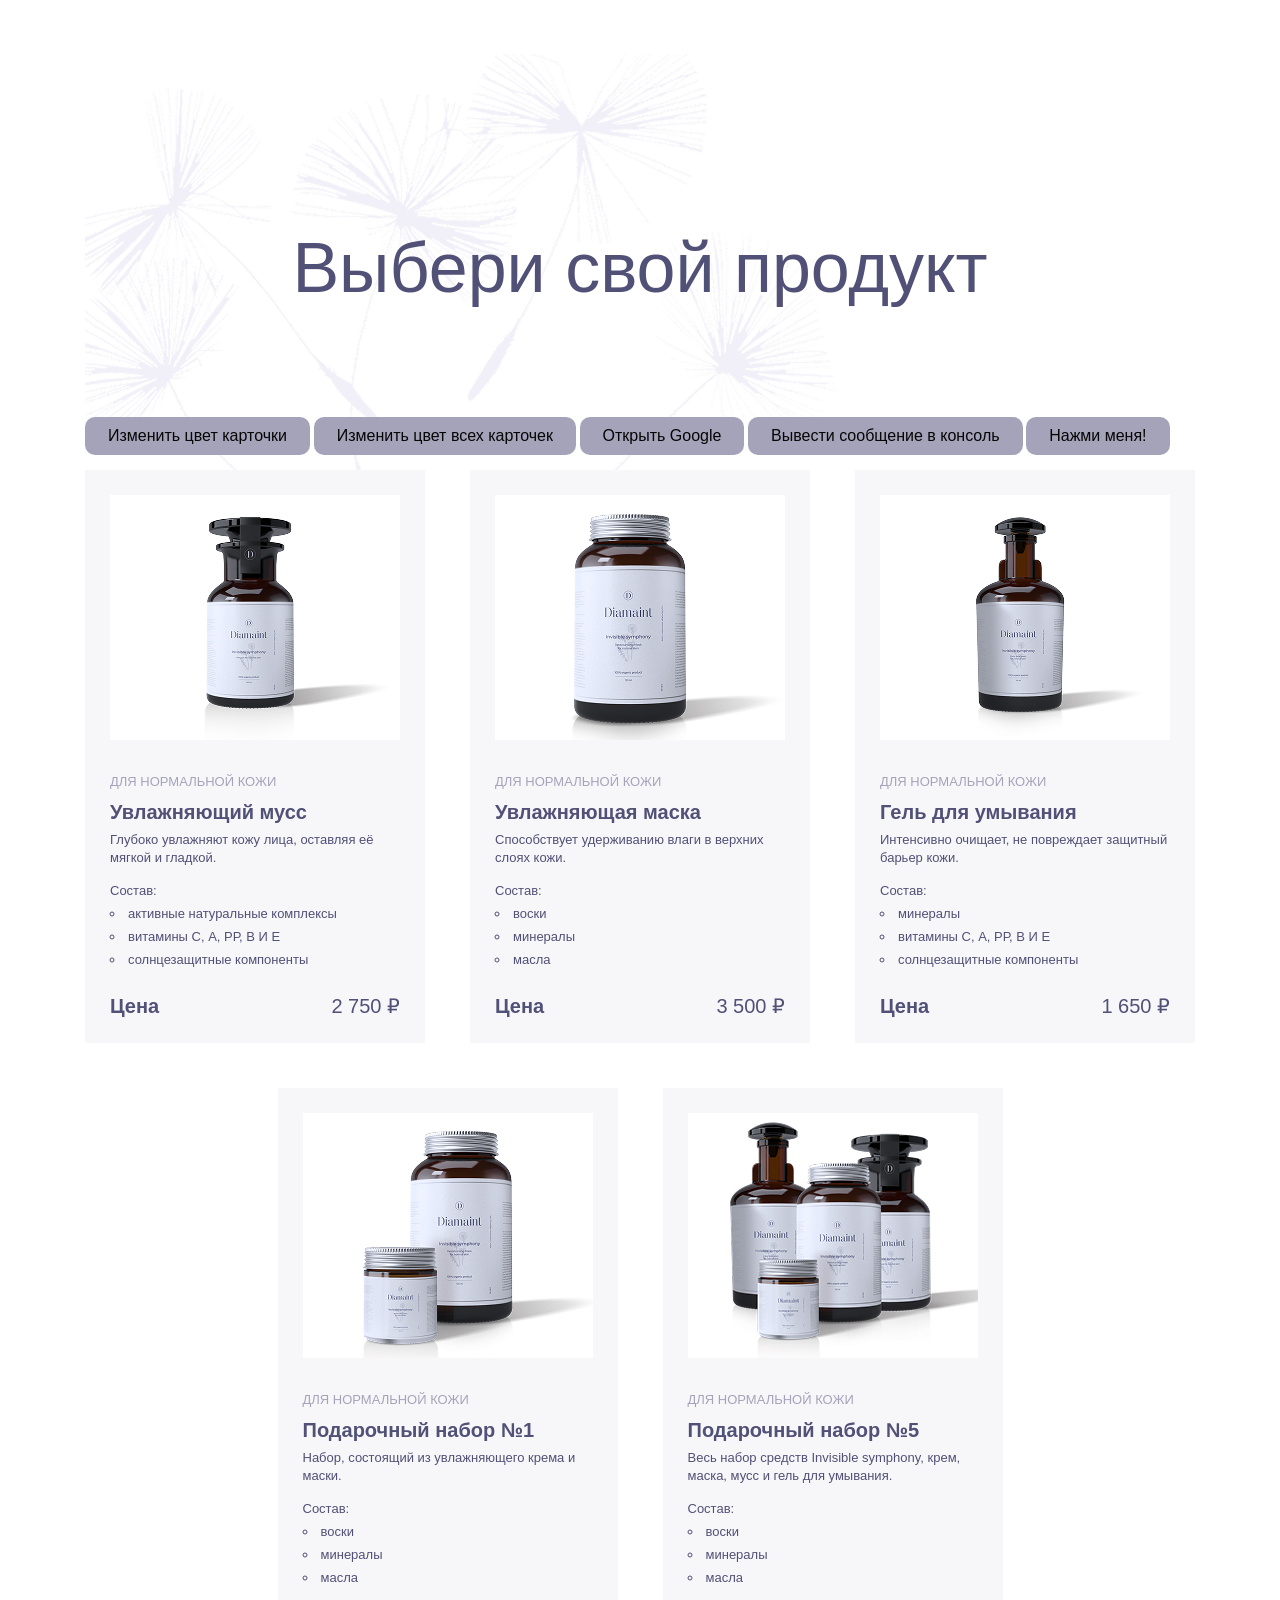
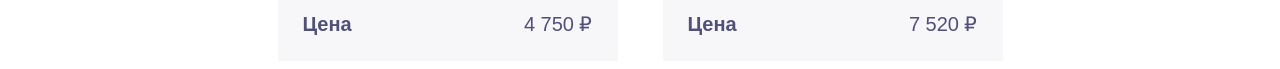
==== index.html @ 7cc8b3b1 "fixes" ====
<!DOCTYPE html>
<html lang="en">
<head>
    <meta charset="UTF-8">
    <meta name="viewport" content="width=device-width, initial-scale=1.0">
    <title>Product card</title>
    <link rel="stylesheet" href="style.css">
</head>
    <body>
      <main class="catalog">
        <div class="container catalog__container">
            <h1 class="title catalog__title">Выбери свой продукт</h1>
            <button class="change-color-button button">Изменить цвет карточки</button>
            <button class="change-colors-button button">Изменить цвет всех карточек</button>
            <button class="open-google-button button">Открыть Google</button>
            <button class="output-console-log-button button">Вывести сообщение в консоль</button>
            <button class="click-me button">Нажми меня!</button>
            <ul class="products clear-list">
              <li class="products__card card">
                <img src="images/muss.jpg" alt="" class="card__image">
                <span class="card__category">для нормальной кожи</span>
                <h2 class="card__name">Увлажняющий мусс</h2>
                <p class="card__description">Глубоко увлажняют кожу лица, оставляя её мягкой и гладкой.</p>

                <div class="card__compound compound">
                  <span class="compound__name">Состав:</span>
                  <ul class="compound__list">
                    <li class="compound__item">активные натуральные комплексы</li>
                    <li class="compound__item">витамины С, А, РР, В И Е</li>
                    <li class="compound__item">солнцезащитные компоненты</li>
                  </ul>
                </div>

                <div class="card__price">
                <b>Цена</b>
                <span>2 750 &#x20bd</span>
                </div>
                
              </li>

              <li class="products__card card">
                <img src="images/moisturizing_mask.jpg" alt="" class="card__image">
                <span class="card__category">для нормальной кожи</span>
                <h2 class="card__name">Увлажняющая маска</h2>
                <p class="card__description">Способствует удерживанию влаги в верхних слоях кожи.</p>

                <div class="card__compound compound">
                  <span class="compound__name">Состав:</span>
                  <ul class="compound__list">
                    <li class="compound__item">воски</li>
                    <li class="compound__item">минералы</li>
                    <li class="compound__item">масла</li>
                  </ul>
                </div>

                <div class="card__price">
                <b>Цена</b>
                <span>3 500 &#x20bd</span>
                </div>
                
              </li>

              <li class="products__card card">
                <img src="images/shower_gel.jpg" alt="" class="card__image">
                <span class="card__category">для нормальной кожи</span>
                <h2 class="card__name">Гель для умывания</h2>
                <p class="card__description">Интенсивно очищает, не повреждает защитный барьер кожи.</p>

                <div class="card__compound compound">
                  <span class="compound__name">Состав:</span>
                  <ul class="compound__list">
                    <li class="compound__item">минералы</li>
                    <li class="compound__item">витамины С, А, РР, В И Е</li>
                    <li class="compound__item">солнцезащитные компоненты</li>
                  </ul>
                </div>

                <div class="card__price">
                <b>Цена</b>
                <span>1 650 &#x20bd</span>
                </div>
                
              </li>

              <li class="products__card card">
                <img src="images/gift_set_one.jpg" alt="" class="card__image">
                <span class="card__category">для нормальной кожи</span>
                <h2 class="card__name">Подарочный набор №1</h2>
                <p class="card__description">Набор, состоящий из увлажняющего крема и маски.</p>

                <div class="card__compound compound">
                  <span class="compound__name">Состав:</span>
                  <ul class="compound__list">
                    <li class="compound__item">воски</li>
                    <li class="compound__item">минералы</li>
                    <li class="compound__item">масла</li>
                  </ul>
                </div>

                <div class="card__price">
                <b>Цена</b>
                <span>4 750 &#x20bd</span>
                </div>
              </li>

              <li class="products__card card">
                <img src="images/gift_set_five.jpg" alt="" class="card__image">
                <span class="card__category">для нормальной кожи</span>
                <h2 class="card__name">Подарочный набор №5</h2>
                <p class="card__description">Весь набор средств Invisible symphony, крем, маска, мусс и гель для умывания.</p>
                <div class="card__compound compound">
                  <span class="compound__name">Состав:</span>
                  <ul class="compound__list">
                    <li class="compound__item">воски</li>
                    <li class="compound__item">минералы</li>
                    <li class="compound__item">масла</li>
                  </ul>
                </div>

                <div class="card__price">
                <b>Цена</b>
                <span>7 520 &#x20bd</span>
                </div>
              </li>

            </ul>

        </div>
          
      </main>
      <script src="main.js"></script>
      <script src="homework-7.js"></script>
    </body>
</html>
---- style.css ----
*,
  *::before,
  *::after {
  box-sizing: border-box;
}

body {
  font-family: Montserrat, sans-serif;
  font-size: 13px;
  line-height: 18px;
}

.title {
  font-family: Montserrat, sans-serif;
  font-size: 70px;
  font-weight: 400;
  line-height: 78px;
  text-align: center;
  color: #515076;
}

.clear-list {
  list-style: none;
  padding: 0;
  margin: 0;
}

.catalog__title {
  margin-top: 220px;
  margin-bottom: 110px;
}

.catalog__container {
  background-image: url("images/bg_flowers.png");
  background-repeat: no-repeat;
  background-position: 0 0;
  padding-top: 1px;
}

.container {
  width: 1110px;
  margin: 0 auto;
}

.card {
  background-color: #F7F7FA;
  padding: 25px;
  width: 100%;
}

.card__image {
  display: block;
  margin-bottom: 30px;
}

.card__category { /* для нормальной кожи */
  display: block;
  font-family: Montserrat, sans-serif;
  font-size: 13px;
  line-height: 24px;
  color: #A5A3B9;
  text-transform: uppercase;
  margin-bottom: 5px;
}

.card__name { /* название товара */
  font-family: Montserrat, sans-serif;
  font-size: 20px;
  line-height: 27px;
  color: #515076;
  margin-top: 0px;
  margin-bottom: 5px;
}

.card__description { /* описание товара */
  font-family: Montserrat, sans-serif;
  font-size: 13px;
  line-height: 18px;
  color: #515076;
  margin-top: 0px;
  margin-bottom: 15px;
}

.card__compound { /* состав */
  display: block;
  font-family: Montserrat, sans-serif;
  font-size: 13px;
  line-height: 18px;
  color: #515076;
  margin-top: 0px;
  margin-bottom: 25px;
}

.compound__list { /* список состава */
  padding-left: 0;
  margin-top: 5px;
  list-style-position: inside;
} 

.compound__item { /* элемент списка состава */
  margin-bottom: 5px;
}

.compound__item:last-child { /* последний элемент списка состава */
  margin-bottom: 0;
}

.card__price { /* цена */
  display: flex;
  justify-content: space-between;
  font-family: Montserrat, sans-serif;
  font-size: 20px;
  line-height: 24px;
  color: #515076;
  width: 290px;
}

.products { 
  display: flex;
  flex-wrap: wrap;
  justify-content: center;
  gap: 45px;
}

.products__card {
  width: 340px;
  height: 573px;
}

.button {
  display: inline-block;
  padding: 10px 23px;
  font-size: 16px;
  font-family: Montserrat, sans-serif;
  cursor: pointer;
  text-align: center;
  color: #060606;
  background-color: #A5A3B9;
  border: none;
  border-radius: 10px;
  margin-bottom: 15px;
}

.click-me {
  background-color: #A5A3B9; /* Первый цвет*/
  color: #060606;
}

.click-me--active {
  background-color: #d8f198; /* Второй цвет*/
  color: #060606;
}
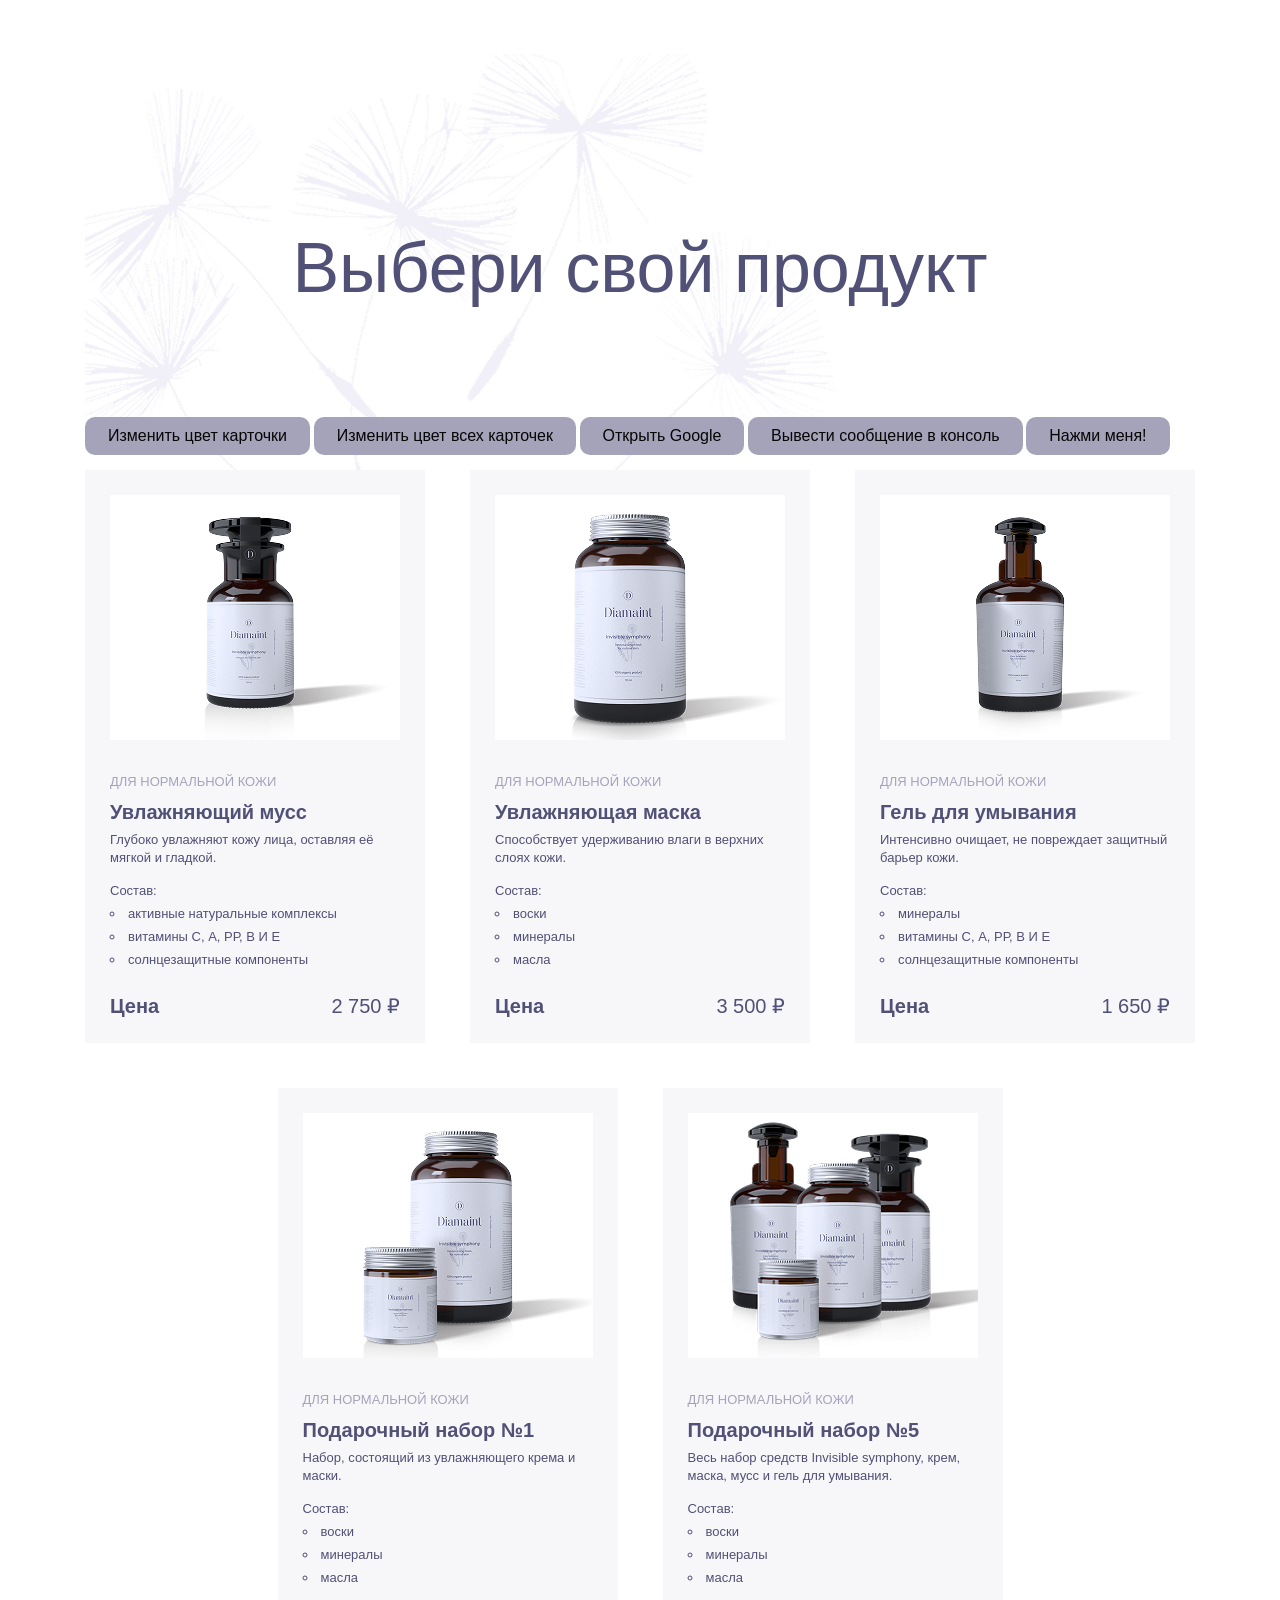
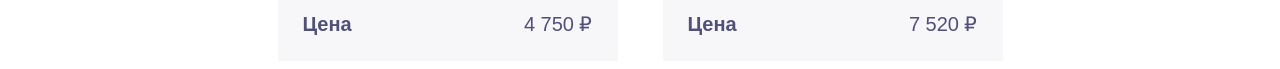
==== commit 9caf8e74: "template product cards" ====
--- a/index.html
+++ b/index.html
@@ -15,120 +15,36 @@
             <button class="open-google-button button">Открыть Google</button>
             <button class="output-console-log-button button">Вывести сообщение в консоль</button>
             <button class="click-me button">Нажми меня!</button>
-            <ul class="products clear-list">
-              <li class="products__card card">
-                <img src="images/muss.jpg" alt="" class="card__image">
-                <span class="card__category">для нормальной кожи</span>
-                <h2 class="card__name">Увлажняющий мусс</h2>
-                <p class="card__description">Глубоко увлажняют кожу лица, оставляя её мягкой и гладкой.</p>
-
-                <div class="card__compound compound">
-                  <span class="compound__name">Состав:</span>
-                  <ul class="compound__list">
-                    <li class="compound__item">активные натуральные комплексы</li>
-                    <li class="compound__item">витамины С, А, РР, В И Е</li>
-                    <li class="compound__item">солнцезащитные компоненты</li>
-                  </ul>
+          <ul id = "productcards-List" class="products clear-list"></ul>
+          <template id = productcardsInfo-template>
+            <li class="products__card card">
+              <img src="" alt="" class="card__image">
+              <span class="card__category"></span>
+              <h2 class="card__name"></h2>
+              <p class="card__description"></p>
+              <div class="card__compound compound">
+              <span class="compound__name">Состав:</span>
+              <ul class="compound__list">
+              <li class="li-1 compound__item"></li>
+              <li class="li-2 compound__item"></li>
+              <li class="li-3 compound__item"></li>
+              </ul>
+              </div>
+              <div class="card__price">
+                <b>Цена</b>
+                <span class="card__price-value">3 500 &#x20bd</span>
                 </div>
-
-                <div class="card__price">
-                <b>Цена</b>
-                <span>2 750 &#x20bd</span>
-                </div>
-                
-              </li>
-
-              <li class="products__card card">
-                <img src="images/moisturizing_mask.jpg" alt="" class="card__image">
-                <span class="card__category">для нормальной кожи</span>
-                <h2 class="card__name">Увлажняющая маска</h2>
-                <p class="card__description">Способствует удерживанию влаги в верхних слоях кожи.</p>
-
-                <div class="card__compound compound">
-                  <span class="compound__name">Состав:</span>
-                  <ul class="compound__list">
-                    <li class="compound__item">воски</li>
-                    <li class="compound__item">минералы</li>
-                    <li class="compound__item">масла</li>
-                  </ul>
-                </div>
-
-                <div class="card__price">
-                <b>Цена</b>
-                <span>3 500 &#x20bd</span>
-                </div>
-                
-              </li>
-
-              <li class="products__card card">
-                <img src="images/shower_gel.jpg" alt="" class="card__image">
-                <span class="card__category">для нормальной кожи</span>
-                <h2 class="card__name">Гель для умывания</h2>
-                <p class="card__description">Интенсивно очищает, не повреждает защитный барьер кожи.</p>
-
-                <div class="card__compound compound">
-                  <span class="compound__name">Состав:</span>
-                  <ul class="compound__list">
-                    <li class="compound__item">минералы</li>
-                    <li class="compound__item">витамины С, А, РР, В И Е</li>
-                    <li class="compound__item">солнцезащитные компоненты</li>
-                  </ul>
-                </div>
-
-                <div class="card__price">
-                <b>Цена</b>
-                <span>1 650 &#x20bd</span>
-                </div>
-                
-              </li>
-
-              <li class="products__card card">
-                <img src="images/gift_set_one.jpg" alt="" class="card__image">
-                <span class="card__category">для нормальной кожи</span>
-                <h2 class="card__name">Подарочный набор №1</h2>
-                <p class="card__description">Набор, состоящий из увлажняющего крема и маски.</p>
-
-                <div class="card__compound compound">
-                  <span class="compound__name">Состав:</span>
-                  <ul class="compound__list">
-                    <li class="compound__item">воски</li>
-                    <li class="compound__item">минералы</li>
-                    <li class="compound__item">масла</li>
-                  </ul>
-                </div>
-
-                <div class="card__price">
-                <b>Цена</b>
-                <span>4 750 &#x20bd</span>
-                </div>
-              </li>
-
-              <li class="products__card card">
-                <img src="images/gift_set_five.jpg" alt="" class="card__image">
-                <span class="card__category">для нормальной кожи</span>
-                <h2 class="card__name">Подарочный набор №5</h2>
-                <p class="card__description">Весь набор средств Invisible symphony, крем, маска, мусс и гель для умывания.</p>
-                <div class="card__compound compound">
-                  <span class="compound__name">Состав:</span>
-                  <ul class="compound__list">
-                    <li class="compound__item">воски</li>
-                    <li class="compound__item">минералы</li>
-                    <li class="compound__item">масла</li>
-                  </ul>
-                </div>
-
-                <div class="card__price">
-                <b>Цена</b>
-                <span>7 520 &#x20bd</span>
-                </div>
-              </li>
-
-            </ul>
+            </li>
+          </template>
 
         </div>
           
       </main>
       <script src="main.js"></script>
       <script src="homework-7.js"></script>
+      <script src="homework-8.js"></script>
+      <script type ="module" src="homework-10.js"></script>
+      <script type ="module" src="homework-9.js"></script>
+      <script type ="module" src="comments.js"></script>
     </body>
 </html>
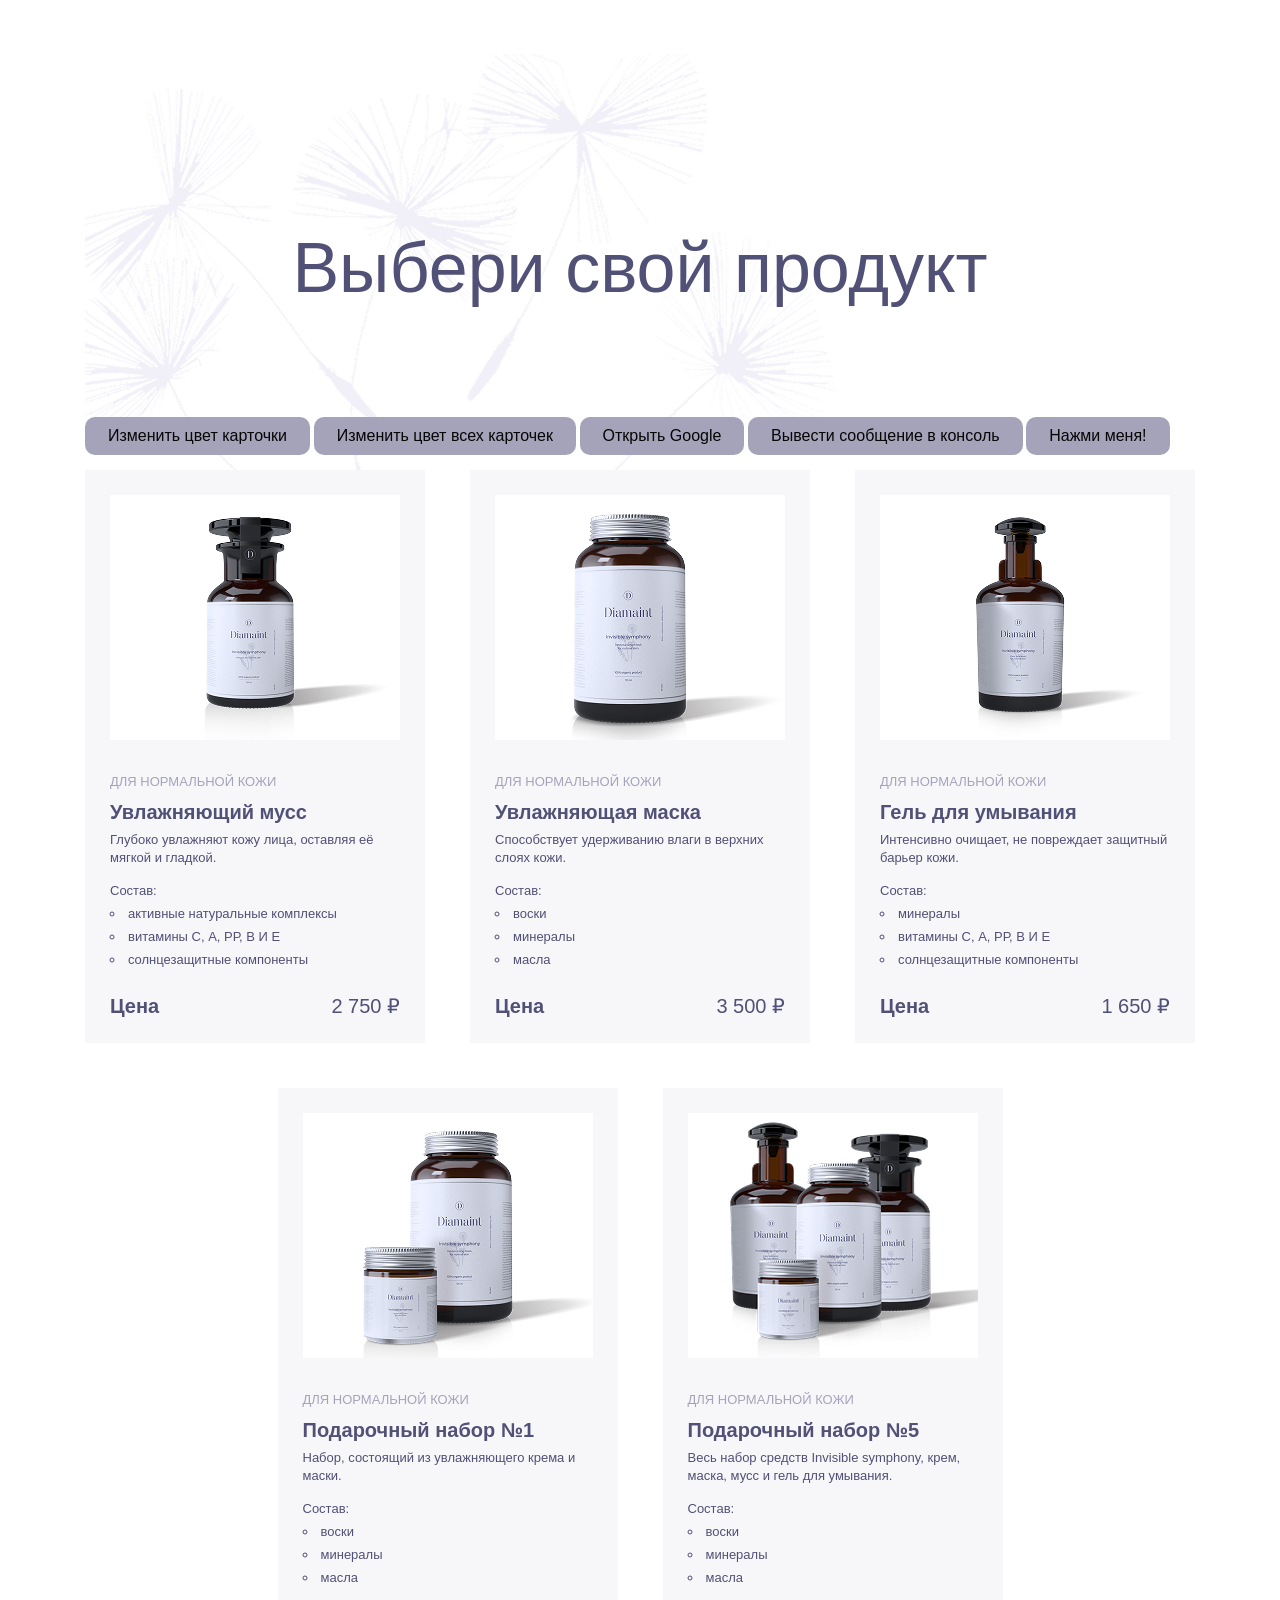
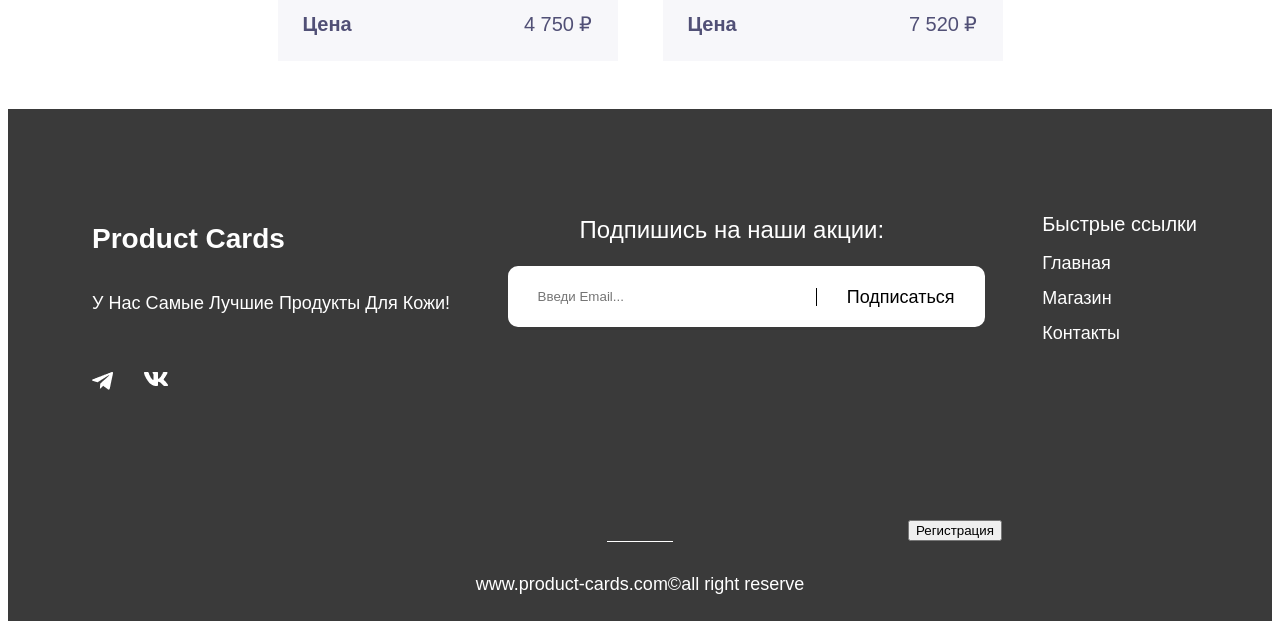
==== commit 31eaa41c: "commit 11 homework" ====
--- a/index.html
+++ b/index.html
@@ -24,11 +24,7 @@
               <p class="card__description"></p>
               <div class="card__compound compound">
               <span class="compound__name">Состав:</span>
-              <ul class="compound__list">
-              <li class="li-1 compound__item"></li>
-              <li class="li-2 compound__item"></li>
-              <li class="li-3 compound__item"></li>
-              </ul>
+              <ul class="compound__list"></ul>
               </div>
               <div class="card__price">
                 <b>Цена</b>
@@ -38,11 +34,66 @@
           </template>
 
         </div>
-          
+
       </main>
+      <footer class="footer">
+        <div class="footer__top">
+        <div class="footer__column footer__leftside">
+          <h2 class="footer__productcards">Product Cards</h2>
+          <p class="footer__description">У Нас Самые Лучшие Продукты Для Кожи!</p>
+          <ul class="socialmedia__icons">
+          <li><a href="#"><img src="images/telegram_logo.png" alt="" class="icon_telegram"></a></li>
+          <li><a href="#"><img src="images/VK_logo.png" alt="" class="icon_vk"></a></li>
+          </ul>
+        </div>
+        <div class="footer__column footer__center">
+          <p class="subscribe-us">Подпишись на наши акции:</p>
+          <form class="footer__form">
+          <input name="email" type="email" required placeholder="Введи Email..." class="email__input">
+          <button type="submit" class="footer__submit">Подписаться</button>
+          </form>
+        </div>
+        <nav class="footer__rightside">
+          <p class="nav__title">Быстрые ссылки</p>
+          <ul class="nav__list">
+            <li><a href="#">Главная</a></li>
+            <li><a href="#">Магазин</a></li>
+            <li><a href="#">Контакты</a></li>
+          </ul>
+        </nav>
+        </div>
+        <div class = "registrationButton">
+          <button type="button" class="registration">Регистрация</button>
+        </div>
+        <div class="overlay"></div>
+        <div class="modal">
+          <button class="modal__close">x</button>
+          <h2 class="modal__title">Регистрация</h2>
+          <form class="modal__form">
+            <p>Имя</p>
+            <input type="text" name="firstName" placeholder="Введите имя" required>
+            <p>Фамилия</p>
+            <input type="text" name="lastName" placeholder="Введите фамилию" required>
+            <p>Дата рождения</p>
+            <input type="date" name="birthDate" required>
+            <p>Логин</p>
+            <input type="text" name="login" placeholder="Придумайте логин" required>
+            <p>Пароль</p>
+            <input type="password" name="password" placeholder="Придумайте пароль" required minlength="4">
+            <p>Повторите пароль</p>
+            <input type="password" name="repeatPassword" placeholder="Повторите пароль" required minlength="4">
+            <button type="submit">Зарегистрироваться</button>
+          </form>
+        </div>
+        <div class="footer__bottom">
+          <hr class="horizontal__line">
+          <p class="copyright">www.product-cards.com©all right reserve</p>
+        </div>
+      </footer>
       <script src="main.js"></script>
       <script src="homework-7.js"></script>
       <script src="homework-8.js"></script>
+      <script type="module" src="homework-11.js"></script>
       <script type ="module" src="homework-10.js"></script>
       <script type ="module" src="homework-9.js"></script>
       <script type ="module" src="comments.js"></script>
--- a/style.css
+++ b/style.css
@@ -151,3 +151,195 @@
   color: #060606;
 }
 
+.footer {
+  display: flex;
+  flex-direction: column;
+  background-color: #3a3a3a;
+  width: 100%;
+  margin-top: 48px;
+
+}
+
+.footer__top {
+  display: flex;
+  justify-content: space-between;
+  max-width: 1728px;
+  padding: 85px 75px 125px 84px;
+}
+
+.footer__bottom {
+  max-width: 1728px;
+  text-align: center;
+  margin: 0 auto;
+}
+
+.horizontal__line {
+  border: none;
+  border-top: 1px solid #ffffff;
+  width: 66px;
+  height: 0px;
+  margin: 0 auto;
+}
+
+.copyright {
+  color: #ffffff;
+  font-family: Montserrat, sans-serif;
+  font-size: 18px;
+  font-weight: 400;
+  margin-top: 33px;
+  margin-bottom: 28px;
+}
+
+.footer__column {
+  display: flex;
+  flex-direction: column;
+}
+
+.footer__form {
+  display: flex;
+  align-items: center;
+  background-color: #ffffff;
+  border-radius: 10px; 
+  width: 477px;
+  height: 61px;
+}
+
+.footer__productcards {
+  font-family: Montserrat, sans-serif;
+  font-weight: 800;
+  font-size: 28px;
+  color:#ffffff;
+  line-height: 154%;
+  margin-bottom: 16px;
+}
+
+.footer__description, .nav__list, .subscribe-us {
+font-family: Montserrat, sans-serif;
+font-weight: 400;
+font-size: 18px;
+line-height: 100%;
+color: #ffffff;
+
+}
+
+.nav__list{
+  padding: 0;
+  margin: 0;
+  list-style: none;
+}
+
+.nav__list a {
+  color: #ffffff;
+  text-decoration: none;
+  font-family: Montserrat, sans-serif;
+  font-size: 18px;
+}
+
+.nav__list li {
+  margin-bottom: 17px;
+}
+
+.nav__list li:last-child {
+  margin-bottom: 0;
+}
+
+.nav__title {
+font-family: Montserrat, sans-serif;
+font-weight: 500;
+font-size: 20px;
+line-height: 100%;
+color: #ffffff;
+}
+
+.socialmedia__icons {
+  list-style: none;
+  display: flex;
+  gap: 30.5px;
+  padding: 0;
+  margin: 0;
+  margin-top: 42px;
+}
+
+.subscribe-us {
+  font-size: 24px;
+  border-radius: 0px;
+  padding-left: 72px;
+}
+
+.email__input, .footer__submit {
+  background-color: #ffffff;
+  border-radius: 10px;
+  border:none;
+  padding: 0 30px;
+}
+
+.email__input{
+  flex: 1;
+}
+
+.footer__submit {
+  font-family: Montserrat, sans-serif;
+  font-size: 18px;
+  font-weight: 500;
+  line-height: 100%;
+  border: none;
+  border-left: 1px solid #000000;
+  border-radius: 0;
+}
+
+.overlay {
+  display: none;
+  position: fixed;
+  top: 0;
+  left: 0;
+  width: 100%;
+  height: 100%;
+  background-color: rgba(0, 0, 0, 0.8);
+  z-index: 100;
+}
+
+.overlay.modal-showed {
+  display: block;
+}
+
+.modal {
+  display: none;
+  position: fixed;
+  top: 50%;
+  left: 50%;
+  transform: translate(-50%, -50%);
+  background-color: #ffffff;
+  padding: 40px;
+  border-radius: 10px;
+  z-index: 101;
+  width: 400px;
+}
+
+.modal.modal-showed {
+  display: block;
+}
+
+.modal__close {
+  position: absolute;
+  top: 10px;
+  right: 15px;
+  background: none;
+  border: none;
+  font-size: 24px;
+}
+
+.modal__form input {
+  display: block;
+  width: 100%;
+  margin-bottom: 15px;
+  padding: 8px;
+  box-sizing: border-box;
+}
+
+  .registrationButton {
+    display:inline-block;
+  padding-left: 900px;
+  border-radius: 10px;
+  font-family: Montserrat, sans-serif;
+  
+}
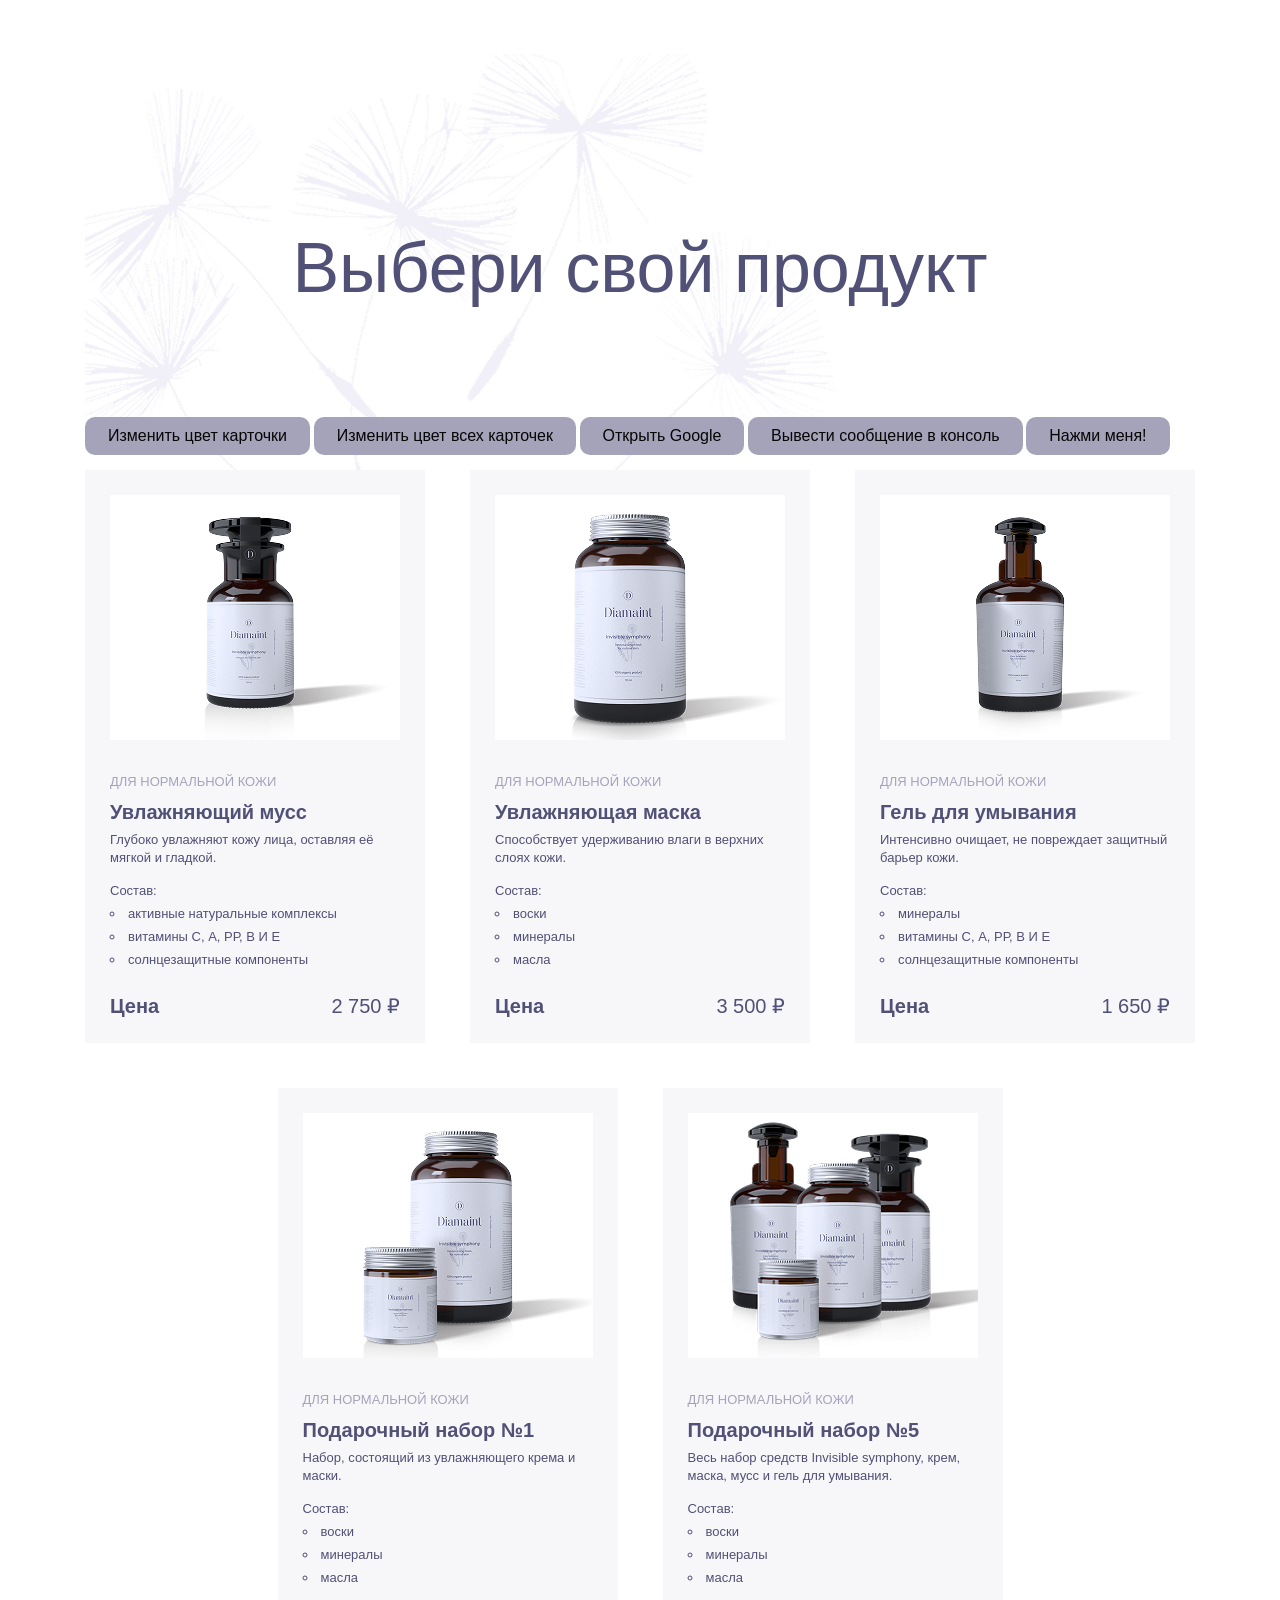
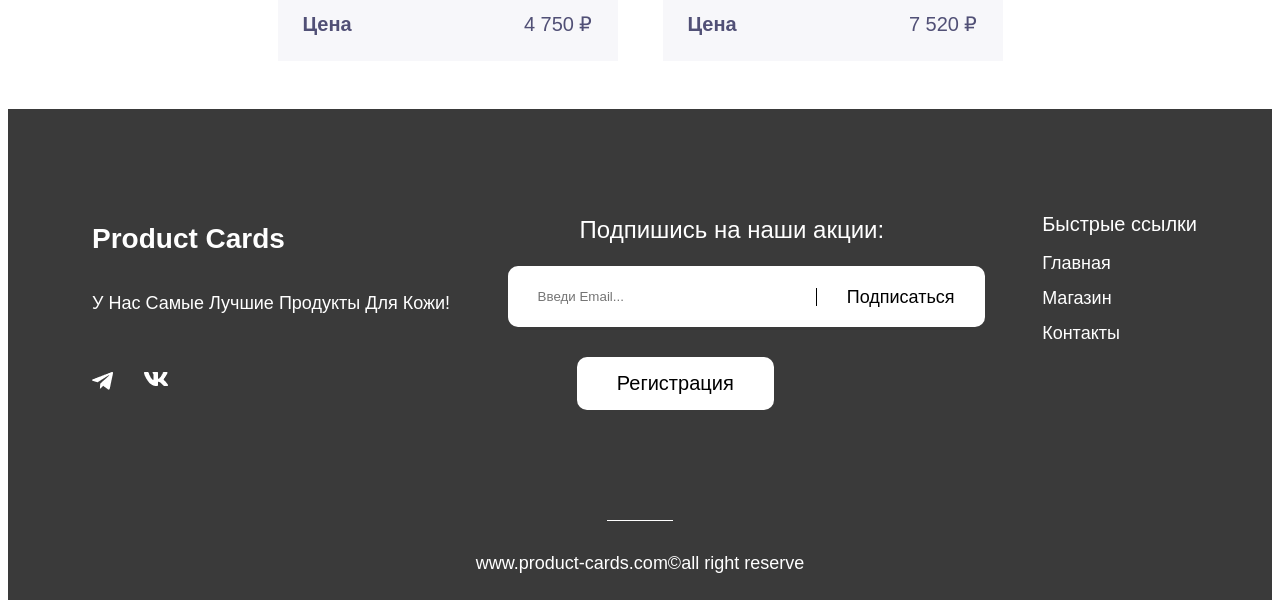
==== commit c56482ac: "fix button" ====
--- a/index.html
+++ b/index.html
@@ -62,9 +62,7 @@
           </ul>
         </nav>
         </div>
-        <div class = "registrationButton">
-          <button type="button" class="registration">Регистрация</button>
-        </div>
+          <button type="button" class="registrationButton">Регистрация</button>
         <div class="overlay"></div>
         <div class="modal">
           <button class="modal__close">x</button>
--- a/style.css
+++ b/style.css
@@ -152,6 +152,7 @@
 }
 
 .footer {
+  position: relative;
   display: flex;
   flex-direction: column;
   background-color: #3a3a3a;
@@ -337,9 +338,14 @@
 }
 
   .registrationButton {
-    display:inline-block;
-  padding-left: 900px;
+  position:absolute;
   border-radius: 10px;
-  font-family: Montserrat, sans-serif;
-  
+  bottom: 190px;
+  left: 45%;
+  font-size: 20px;
+  padding: 15px 40px;
+  font-family: Montserrat, sans-serif;
+  cursor: pointer;
+  border: none;
+  background-color: #ffffff;
 }
